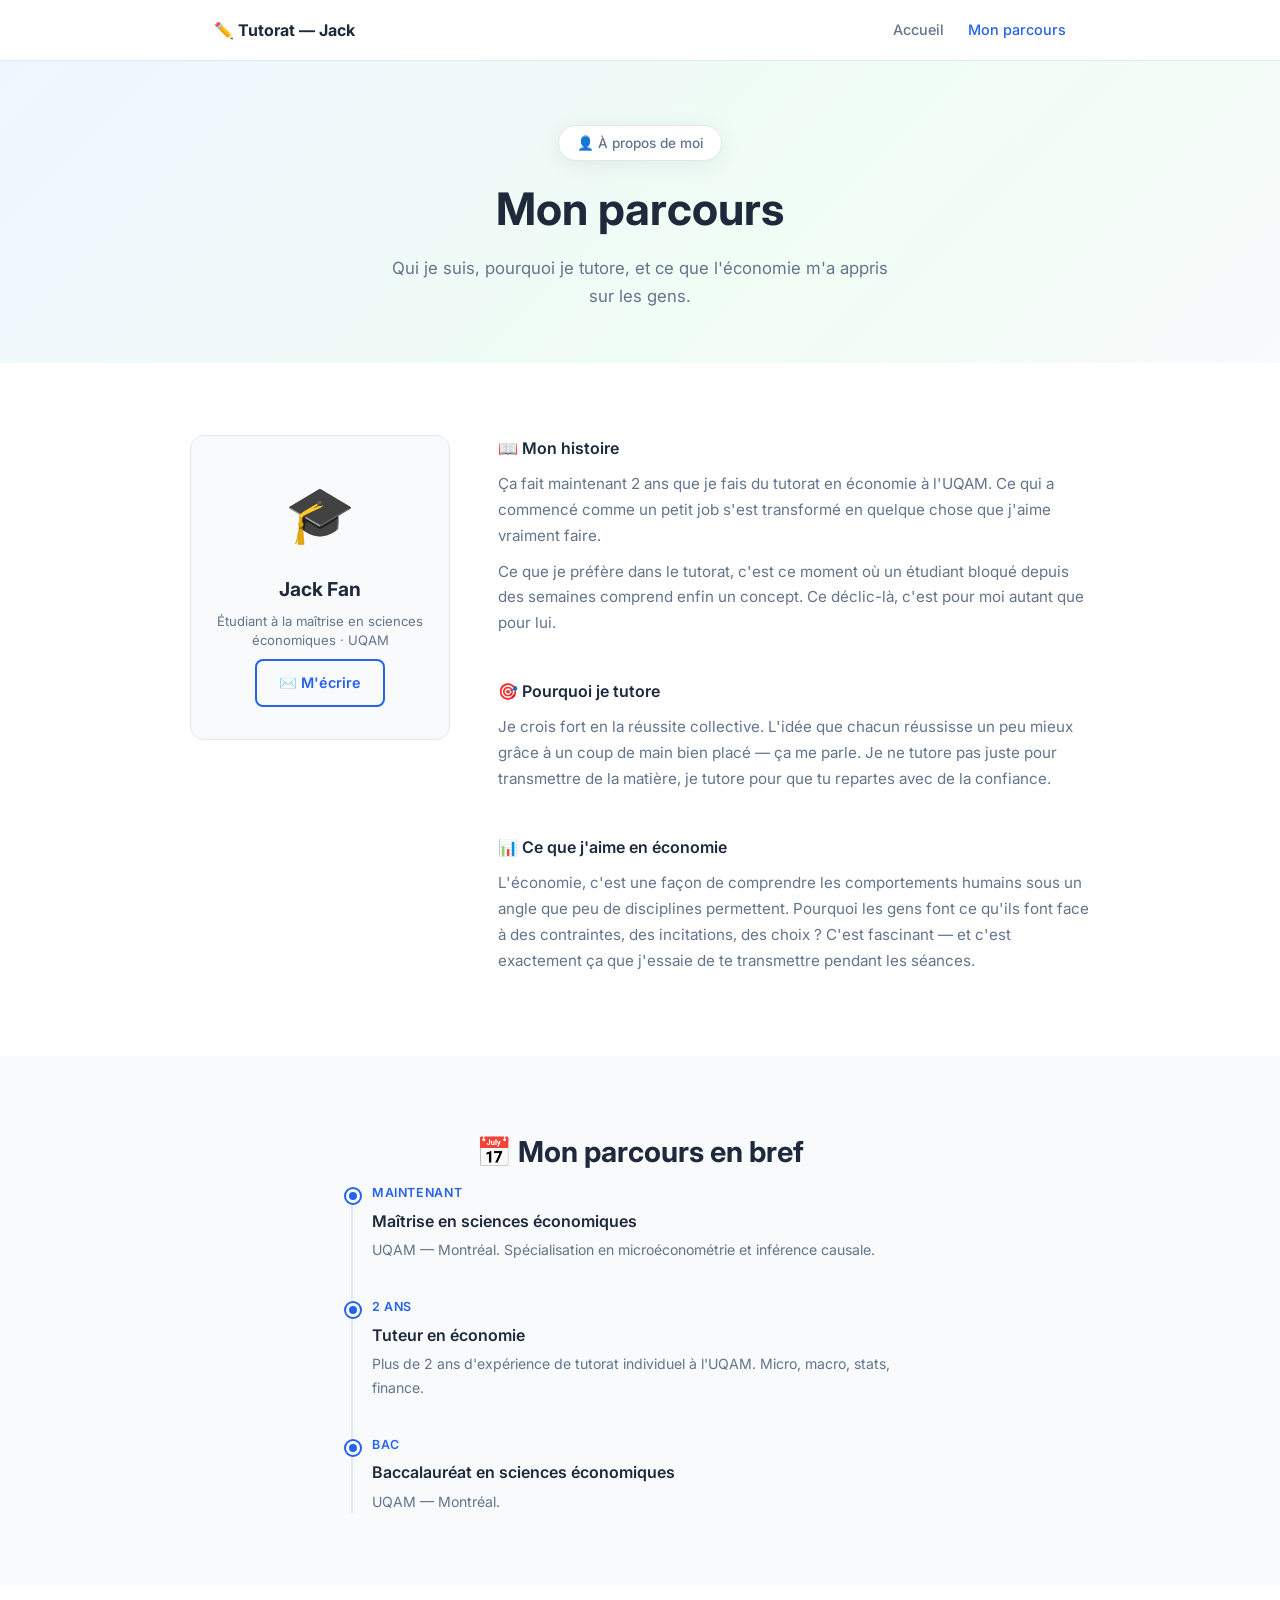
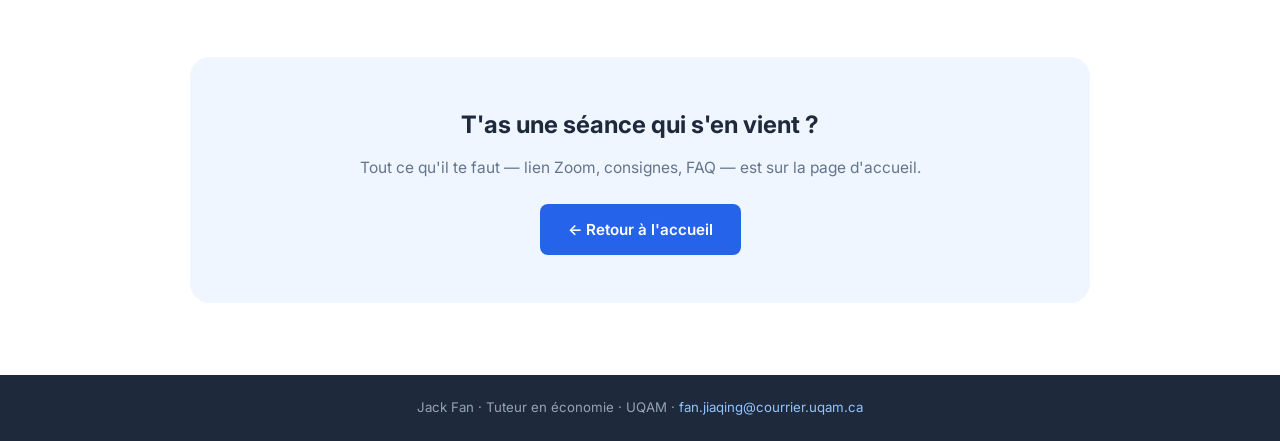
==== parcours.html @ 44a17d87 "Add files via upload" ====
<!DOCTYPE html>
<html lang="fr">
<head>
  <meta charset="UTF-8" />
  <meta name="viewport" content="width=device-width, initial-scale=1.0" />
  <title>Tutorat avec Jack — Mon parcours</title>
  <link rel="stylesheet" href="style.css" />
  <link href="https://fonts.googleapis.com/css2?family=Inter:wght@400;500;600;700&display=swap" rel="stylesheet" />
</head>
<body>

  <!-- NAVBAR -->
  <nav>
    <div class="nav-inner">
      <span class="nav-logo">✏️ Tutorat — Jack</span>
      <div class="nav-links">
        <a href="index.html">Accueil</a>
        <a href="parcours.html" class="active">Mon parcours</a>
      </div>
    </div>
  </nav>

  <!-- HERO PARCOURS -->
  <section class="hero hero-small">
    <div class="hero-inner">
      <div class="hero-badge">👤 À propos de moi</div>
      <h1>Mon parcours</h1>
      <p>Qui je suis, pourquoi je tutore, et ce que l'économie m'a appris sur les gens.</p>
    </div>
  </section>

  <!-- BIO -->
  <section class="section">
    <div class="container">
      <div class="bio-layout">

        <div class="bio-card">
          <div class="bio-avatar">🎓</div>
          <h2>Jack Fan</h2>
          <p class="bio-title">Étudiant à la maîtrise en sciences économiques · UQAM</p>
          <a href="mailto:fan.jiaqing@courrier.uqam.ca" class="btn-outline">✉️ M'écrire</a>
        </div>

        <div class="bio-content">
          <div class="bio-block">
            <h3>📖 Mon histoire</h3>
            <p>Ça fait maintenant 2 ans que je fais du tutorat en économie à l'UQAM. Ce qui a commencé comme un petit job s'est transformé en quelque chose que j'aime vraiment faire.</p>
            <p>Ce que je préfère dans le tutorat, c'est ce moment où un étudiant bloqué depuis des semaines comprend enfin un concept. Ce déclic-là, c'est pour moi autant que pour lui.</p>
          </div>

          <div class="bio-block">
            <h3>🎯 Pourquoi je tutore</h3>
            <p>Je crois fort en la réussite collective. L'idée que chacun réussisse un peu mieux grâce à un coup de main bien placé — ça me parle. Je ne tutore pas juste pour transmettre de la matière, je tutore pour que tu repartes avec de la confiance.</p>
          </div>

          <div class="bio-block">
            <h3>📊 Ce que j'aime en économie</h3>
            <p>L'économie, c'est une façon de comprendre les comportements humains sous un angle que peu de disciplines permettent. Pourquoi les gens font ce qu'ils font face à des contraintes, des incitations, des choix ? C'est fascinant — et c'est exactement ça que j'essaie de te transmettre pendant les séances.</p>
          </div>
        </div>

      </div>
    </div>
  </section>

  <!-- TIMELINE -->
  <section class="section section-alt">
    <div class="container">
      <h2 class="section-title">📅 Mon parcours en bref</h2>
      <div class="timeline">
        <div class="timeline-item">
          <div class="timeline-dot"></div>
          <div class="timeline-content">
            <div class="timeline-year">Maintenant</div>
            <h3>Maîtrise en sciences économiques</h3>
            <p>UQAM — Montréal. Spécialisation en microéconométrie et inférence causale.</p>
          </div>
        </div>
        <div class="timeline-item">
          <div class="timeline-dot"></div>
          <div class="timeline-content">
            <div class="timeline-year">2 ans</div>
            <h3>Tuteur en économie</h3>
            <p>Plus de 2 ans d'expérience de tutorat individuel à l'UQAM. Micro, macro, stats, finance.</p>
          </div>
        </div>
        <div class="timeline-item">
          <div class="timeline-dot"></div>
          <div class="timeline-content">
            <div class="timeline-year">Bac</div>
            <h3>Baccalauréat en sciences économiques</h3>
            <p>UQAM — Montréal.</p>
          </div>
        </div>
      </div>
    </div>
  </section>

  <!-- CTA -->
  <section class="section">
    <div class="container cta-box">
      <h2>T'as une séance qui s'en vient ?</h2>
      <p>Tout ce qu'il te faut — lien Zoom, consignes, FAQ — est sur la page d'accueil.</p>
      <a href="index.html" class="btn-primary">← Retour à l'accueil</a>
    </div>
  </section>

  <!-- FOOTER -->
  <footer>
    <p>Jack Fan · Tuteur en économie · UQAM · <a href="mailto:fan.jiaqing@courrier.uqam.ca">fan.jiaqing@courrier.uqam.ca</a></p>
  </footer>

</body>
</html>
---- style.css ----
/* ===== RESET & BASE ===== */
*, *::before, *::after { box-sizing: border-box; margin: 0; padding: 0; }

:root {
  --blue: #2563eb;
  --blue-dark: #1d4ed8;
  --blue-light: #eff6ff;
  --green: #10b981;
  --text: #1e293b;
  --text-light: #64748b;
  --border: #e2e8f0;
  --bg: #ffffff;
  --bg-alt: #f8fafc;
  --radius: 14px;
  --shadow: 0 4px 24px rgba(0,0,0,0.07);
}

html { scroll-behavior: smooth; }

body {
  font-family: 'Inter', sans-serif;
  color: var(--text);
  background: var(--bg);
  line-height: 1.65;
}

a { text-decoration: none; color: var(--blue); }
a:hover { text-decoration: underline; }

/* ===== NAVBAR ===== */
nav {
  position: sticky;
  top: 0;
  z-index: 100;
  background: rgba(255,255,255,0.93);
  backdrop-filter: blur(12px);
  border-bottom: 1px solid var(--border);
}

.nav-inner {
  max-width: 900px;
  margin: 0 auto;
  padding: 0 24px;
  height: 60px;
  display: flex;
  align-items: center;
  justify-content: space-between;
}

.nav-logo {
  font-weight: 700;
  font-size: 1rem;
  color: var(--text);
}

.nav-links {
  display: flex;
  align-items: center;
  gap: 24px;
}

.nav-links a {
  font-size: 0.9rem;
  font-weight: 500;
  color: var(--text-light);
  transition: color 0.2s;
  text-decoration: none;
}

.nav-links a:hover,
.nav-links a.active {
  color: var(--blue);
}

/* ===== BUTTONS ===== */
.btn-primary {
  display: inline-block;
  background: var(--blue);
  color: white !important;
  padding: 13px 28px;
  border-radius: 8px;
  font-weight: 600;
  font-size: 0.95rem;
  transition: background 0.2s, transform 0.1s;
  text-decoration: none;
}

.btn-primary:hover {
  background: var(--blue-dark);
  transform: translateY(-1px);
  text-decoration: none;
}

.btn-outline {
  display: inline-block;
  border: 2px solid var(--blue);
  color: var(--blue) !important;
  padding: 10px 22px;
  border-radius: 8px;
  font-weight: 600;
  font-size: 0.9rem;
  transition: background 0.2s, color 0.2s;
  text-decoration: none;
  margin-top: 8px;
}

.btn-outline:hover {
  background: var(--blue);
  color: white !important;
  text-decoration: none;
}

/* ===== HERO ===== */
.hero {
  background: linear-gradient(135deg, #eff6ff 0%, #f0fdf4 60%, #f8fafc 100%);
  padding: 90px 24px 72px;
  text-align: center;
}

.hero-small {
  padding: 64px 24px 52px;
}

.hero-inner {
  max-width: 680px;
  margin: 0 auto;
}

.hero-badge {
  display: inline-block;
  background: white;
  border: 1px solid var(--border);
  border-radius: 999px;
  padding: 6px 18px;
  font-size: 0.85rem;
  font-weight: 500;
  color: var(--text-light);
  margin-bottom: 22px;
  box-shadow: var(--shadow);
}

.hero h1 {
  font-size: clamp(1.9rem, 5vw, 2.8rem);
  font-weight: 700;
  line-height: 1.2;
  margin-bottom: 18px;
}

.hero h1 span { color: var(--blue); }

.hero p {
  font-size: 1.05rem;
  color: var(--text-light);
  max-width: 520px;
  margin: 0 auto;
}

/* ===== SECTIONS ===== */
.section { padding: 72px 24px; }
.section-alt { background: var(--bg-alt); }

.container {
  max-width: 900px;
  margin: 0 auto;
}

.section-title {
  font-size: clamp(1.3rem, 3vw, 1.8rem);
  font-weight: 700;
  text-align: center;
  margin-bottom: 8px;
}

.section-sub {
  text-align: center;
  color: var(--text-light);
  margin-bottom: 44px;
  font-size: 0.97rem;
}

/* ===== ZOOM CARD ===== */
.zoom-card {
  background: linear-gradient(135deg, #1d4ed8, #2563eb);
  border-radius: 20px;
  padding: 48px 40px;
  text-align: center;
  color: white;
  box-shadow: 0 12px 48px rgba(37, 99, 235, 0.3);
}

.zoom-icon { font-size: 3rem; margin-bottom: 16px; }

.zoom-card h2 {
  font-size: 1.6rem;
  font-weight: 700;
  margin-bottom: 10px;
  color: white;
}

.zoom-card p {
  opacity: 0.85;
  margin-bottom: 28px;
  font-size: 1rem;
}

.btn-zoom {
  display: inline-block;
  background: white;
  color: var(--blue) !important;
  padding: 14px 32px;
  border-radius: 10px;
  font-weight: 700;
  font-size: 1rem;
  transition: transform 0.2s, box-shadow 0.2s;
  text-decoration: none;
  margin-bottom: 24px;
}

.btn-zoom:hover {
  transform: translateY(-2px);
  box-shadow: 0 8px 24px rgba(0,0,0,0.15);
  text-decoration: none;
}

.zoom-id {
  display: flex;
  align-items: center;
  justify-content: center;
  gap: 10px;
  flex-wrap: wrap;
  font-size: 0.9rem;
  opacity: 0.9;
}

.zoom-id code {
  background: rgba(255,255,255,0.15);
  padding: 4px 12px;
  border-radius: 6px;
  font-size: 1rem;
  letter-spacing: 0.05em;
}

.copy-btn {
  background: rgba(255,255,255,0.2);
  color: white;
  border: none;
  padding: 5px 12px;
  border-radius: 6px;
  font-size: 0.82rem;
  cursor: pointer;
  transition: background 0.2s;
  font-family: inherit;
}

.copy-btn:hover { background: rgba(255,255,255,0.3); }

.copy-confirm {
  font-size: 0.82rem;
  color: #86efac;
  opacity: 0;
  transition: opacity 0.3s;
}

/* ===== STEPS ===== */
.steps {
  display: flex;
  flex-direction: column;
  gap: 0;
}

.step {
  display: flex;
  gap: 20px;
  padding: 28px 0;
  border-bottom: 1px solid var(--border);
  align-items: flex-start;
}

.step:last-child { border-bottom: none; }

.step-num {
  min-width: 40px;
  height: 40px;
  background: var(--blue);
  color: white;
  border-radius: 50%;
  display: flex;
  align-items: center;
  justify-content: center;
  font-weight: 700;
  font-size: 1rem;
  flex-shrink: 0;
  margin-top: 2px;
}

.step-content h3 {
  font-size: 1rem;
  font-weight: 600;
  margin-bottom: 6px;
}

.step-content p {
  font-size: 0.92rem;
  color: var(--text-light);
  line-height: 1.65;
}

.step-content a { color: var(--blue); }

/* ===== INFO CARDS ===== */
.cards-grid {
  display: grid;
  grid-template-columns: repeat(auto-fit, minmax(200px, 1fr));
  gap: 20px;
}

.info-card {
  background: var(--bg-alt);
  border: 1px solid var(--border);
  border-radius: var(--radius);
  padding: 28px 22px;
  transition: transform 0.2s, box-shadow 0.2s;
}

.info-card:hover {
  transform: translateY(-3px);
  box-shadow: var(--shadow);
}

.card-icon { font-size: 1.8rem; margin-bottom: 12px; }

.info-card h3 {
  font-size: 0.95rem;
  font-weight: 600;
  margin-bottom: 8px;
}

.info-card p {
  font-size: 0.88rem;
  color: var(--text-light);
  line-height: 1.6;
}

/* ===== FAQ ===== */
.faq-list {
  max-width: 700px;
  margin: 0 auto;
  display: flex;
  flex-direction: column;
  gap: 8px;
}

.faq-item {
  background: white;
  border: 1px solid var(--border);
  border-radius: var(--radius);
  overflow: hidden;
}

.faq-question {
  width: 100%;
  background: none;
  border: none;
  padding: 18px 22px;
  font-family: inherit;
  font-size: 0.95rem;
  font-weight: 600;
  color: var(--text);
  cursor: pointer;
  text-align: left;
  display: flex;
  justify-content: space-between;
  align-items: center;
  gap: 12px;
  transition: background 0.15s;
}

.faq-question:hover { background: var(--bg-alt); }

.faq-arrow {
  font-size: 0.75rem;
  color: var(--text-light);
  transition: transform 0.25s;
  flex-shrink: 0;
}

.faq-answer {
  max-height: 0;
  overflow: hidden;
  transition: max-height 0.3s ease, padding 0.3s;
}

.faq-answer p {
  padding: 0 22px 18px;
  font-size: 0.92rem;
  color: var(--text-light);
  line-height: 1.65;
}

.faq-item.open .faq-arrow { transform: rotate(180deg); }
.faq-item.open .faq-answer { max-height: 200px; }

/* ===== PARCOURS PAGE ===== */
.bio-layout {
  display: grid;
  grid-template-columns: 260px 1fr;
  gap: 48px;
  align-items: start;
}

.bio-card {
  background: var(--bg-alt);
  border: 1px solid var(--border);
  border-radius: var(--radius);
  padding: 32px 24px;
  text-align: center;
  position: sticky;
  top: 80px;
}

.bio-avatar {
  font-size: 3.5rem;
  margin-bottom: 14px;
}

.bio-card h2 {
  font-size: 1.2rem;
  font-weight: 700;
  margin-bottom: 6px;
}

.bio-title {
  font-size: 0.82rem;
  color: var(--text-light);
  line-height: 1.5;
}

.bio-content {
  display: flex;
  flex-direction: column;
  gap: 32px;
}

.bio-block h3 {
  font-size: 1rem;
  font-weight: 600;
  margin-bottom: 10px;
  color: var(--text);
}

.bio-block p {
  font-size: 0.95rem;
  color: var(--text-light);
  line-height: 1.7;
  margin-bottom: 10px;
}

/* ===== TIMELINE ===== */
.timeline {
  max-width: 600px;
  margin: 0 auto;
  position: relative;
  padding-left: 32px;
}

.timeline::before {
  content: '';
  position: absolute;
  left: 11px;
  top: 8px;
  bottom: 0;
  width: 2px;
  background: var(--border);
}

.timeline-item {
  position: relative;
  padding-bottom: 36px;
}

.timeline-item:last-child { padding-bottom: 0; }

.timeline-dot {
  position: absolute;
  left: -26px;
  top: 6px;
  width: 14px;
  height: 14px;
  background: var(--blue);
  border-radius: 50%;
  border: 3px solid white;
  box-shadow: 0 0 0 2px var(--blue);
}

.timeline-year {
  font-size: 0.78rem;
  font-weight: 600;
  color: var(--blue);
  text-transform: uppercase;
  letter-spacing: 0.05em;
  margin-bottom: 4px;
}

.timeline-content h3 {
  font-size: 1rem;
  font-weight: 600;
  margin-bottom: 4px;
}

.timeline-content p {
  font-size: 0.88rem;
  color: var(--text-light);
}

/* ===== CTA BOX ===== */
.cta-box {
  background: var(--blue-light);
  border-radius: 20px;
  padding: 48px 40px;
  text-align: center;
}

.cta-box h2 {
  font-size: 1.5rem;
  font-weight: 700;
  margin-bottom: 10px;
}

.cta-box p {
  color: var(--text-light);
  margin-bottom: 24px;
  font-size: 0.97rem;
}

/* ===== FOOTER ===== */
footer {
  background: var(--text);
  color: #94a3b8;
  text-align: center;
  padding: 22px;
  font-size: 0.83rem;
}

footer a { color: #93c5fd; }

/* ===== RESPONSIVE ===== */
@media (max-width: 680px) {
  .bio-layout {
    grid-template-columns: 1fr;
  }
  .bio-card { position: static; }
  .zoom-card { padding: 32px 22px; }
  .cta-box { padding: 32px 22px; }
  .hero { padding: 64px 20px 52px; }
}
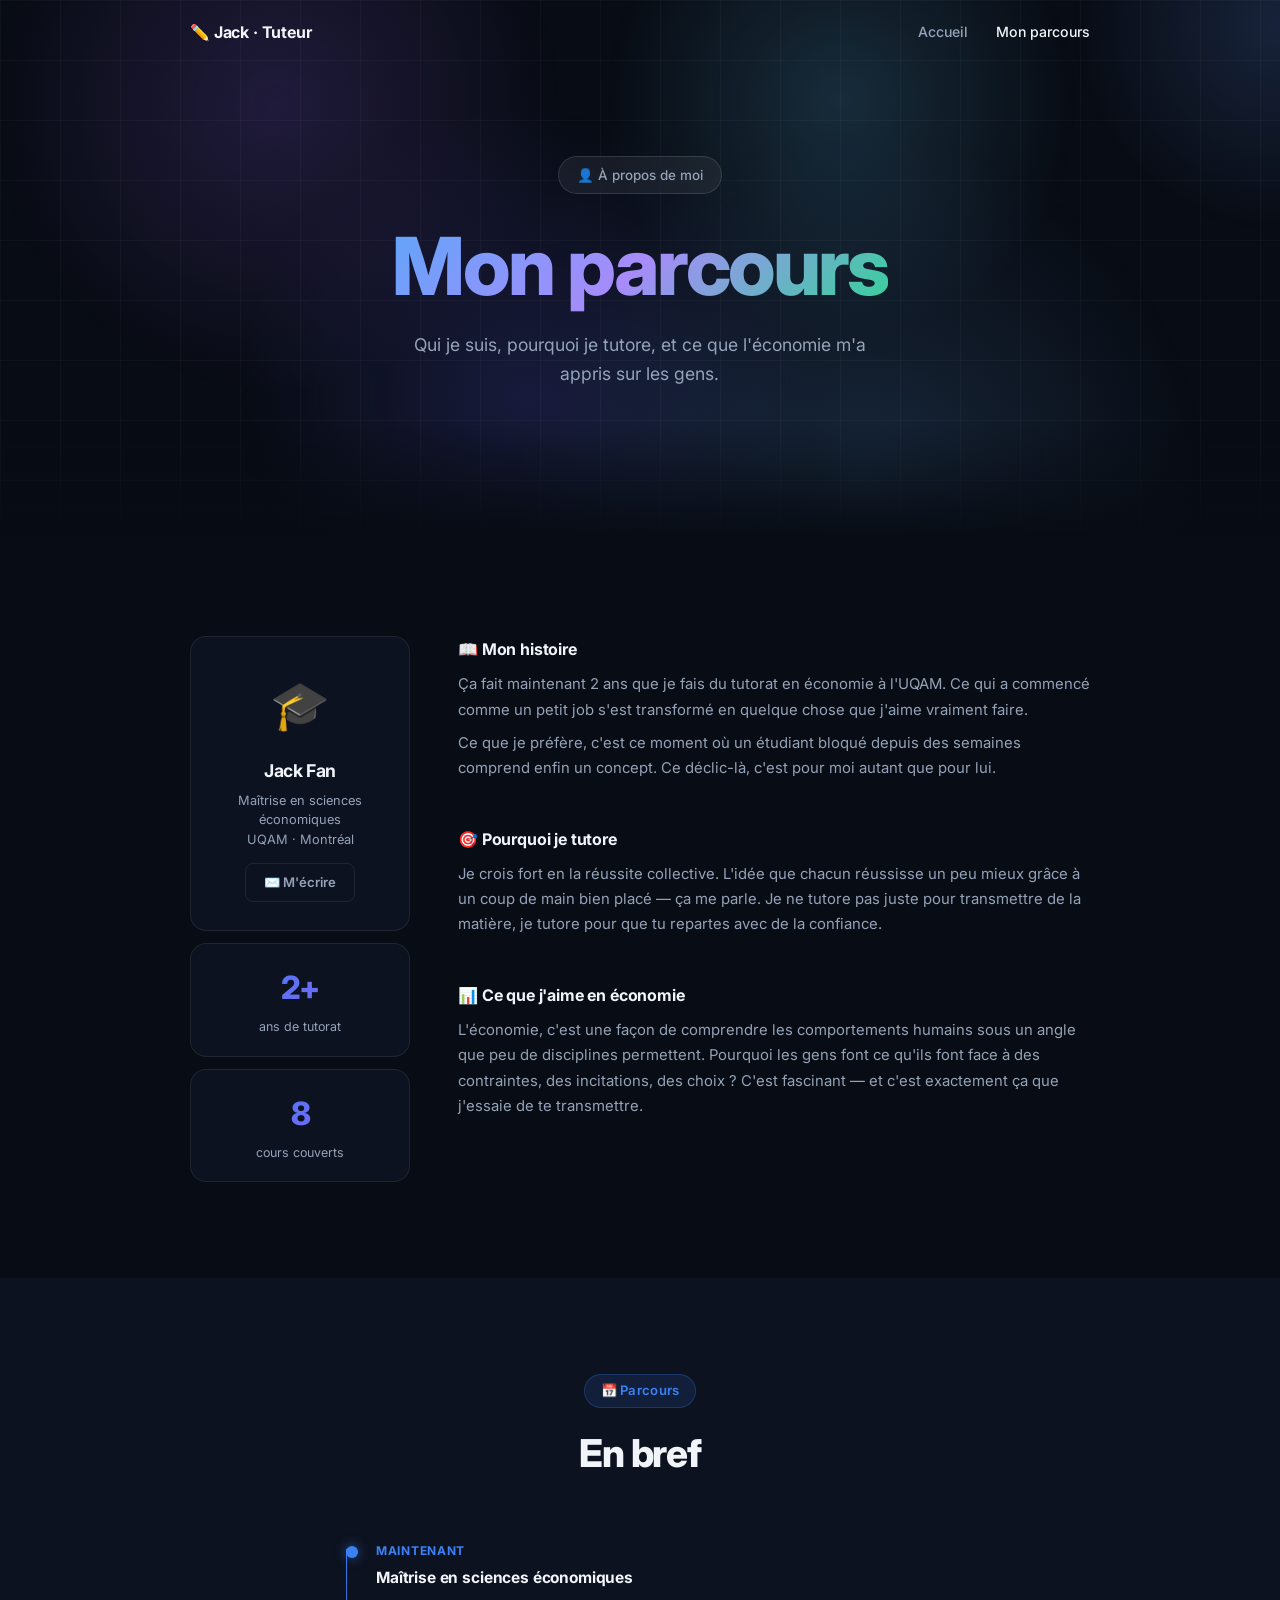
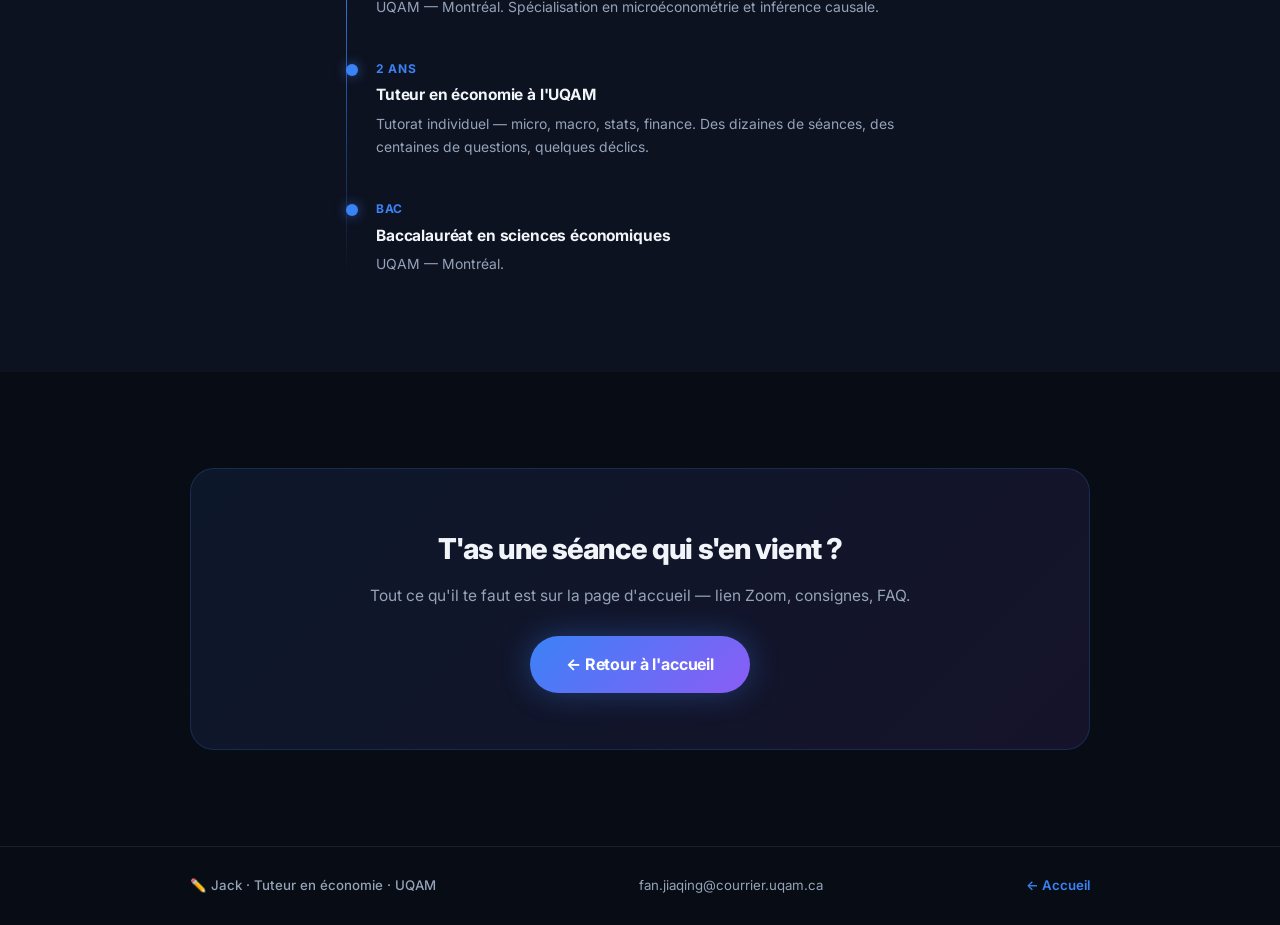
==== commit dab9e77b: "Add files via upload" ====
--- a/parcours.html
+++ b/parcours.html
@@ -5,14 +5,13 @@
   <meta name="viewport" content="width=device-width, initial-scale=1.0" />
   <title>Tutorat avec Jack — Mon parcours</title>
   <link rel="stylesheet" href="style.css" />
-  <link href="https://fonts.googleapis.com/css2?family=Inter:wght@400;500;600;700&display=swap" rel="stylesheet" />
+  <link href="https://fonts.googleapis.com/css2?family=Inter:wght@400;500;600;700;800&display=swap" rel="stylesheet" />
 </head>
 <body>
 
-  <!-- NAVBAR -->
-  <nav>
+  <nav id="navbar">
     <div class="nav-inner">
-      <span class="nav-logo">✏️ Tutorat — Jack</span>
+      <span class="nav-logo">✏️ Jack · Tuteur</span>
       <div class="nav-links">
         <a href="index.html">Accueil</a>
         <a href="parcours.html" class="active">Mon parcours</a>
@@ -20,74 +19,81 @@
     </div>
   </nav>
 
-  <!-- HERO PARCOURS -->
   <section class="hero hero-small">
+    <canvas id="bg-canvas"></canvas>
     <div class="hero-inner">
-      <div class="hero-badge">👤 À propos de moi</div>
-      <h1>Mon parcours</h1>
-      <p>Qui je suis, pourquoi je tutore, et ce que l'économie m'a appris sur les gens.</p>
+      <div class="hero-badge reveal">👤 À propos de moi</div>
+      <h1 class="reveal"><span class="gradient-text">Mon parcours</span></h1>
+      <p class="reveal">Qui je suis, pourquoi je tutore, et ce que l'économie m'a appris sur les gens.</p>
     </div>
   </section>
 
-  <!-- BIO -->
   <section class="section">
     <div class="container">
-      <div class="bio-layout">
-
-        <div class="bio-card">
-          <div class="bio-avatar">🎓</div>
-          <h2>Jack Fan</h2>
-          <p class="bio-title">Étudiant à la maîtrise en sciences économiques · UQAM</p>
-          <a href="mailto:fan.jiaqing@courrier.uqam.ca" class="btn-outline">✉️ M'écrire</a>
+      <div class="bio-grid reveal">
+        <div class="bio-sidebar">
+          <div class="bio-card">
+            <div class="bio-avatar">🎓</div>
+            <h2>Jack Fan</h2>
+            <p>Maîtrise en sciences économiques<br/>UQAM · Montréal</p>
+            <a href="mailto:fan.jiaqing@courrier.uqam.ca" class="btn-outline">✉️ M'écrire</a>
+          </div>
+          <div class="stat-card">
+            <div class="stat-num">2+</div>
+            <div class="stat-label">ans de tutorat</div>
+          </div>
+          <div class="stat-card">
+            <div class="stat-num">8</div>
+            <div class="stat-label">cours couverts</div>
+          </div>
         </div>
 
-        <div class="bio-content">
+        <div class="bio-main">
           <div class="bio-block">
             <h3>📖 Mon histoire</h3>
             <p>Ça fait maintenant 2 ans que je fais du tutorat en économie à l'UQAM. Ce qui a commencé comme un petit job s'est transformé en quelque chose que j'aime vraiment faire.</p>
-            <p>Ce que je préfère dans le tutorat, c'est ce moment où un étudiant bloqué depuis des semaines comprend enfin un concept. Ce déclic-là, c'est pour moi autant que pour lui.</p>
+            <p>Ce que je préfère, c'est ce moment où un étudiant bloqué depuis des semaines comprend enfin un concept. Ce déclic-là, c'est pour moi autant que pour lui.</p>
           </div>
-
           <div class="bio-block">
             <h3>🎯 Pourquoi je tutore</h3>
             <p>Je crois fort en la réussite collective. L'idée que chacun réussisse un peu mieux grâce à un coup de main bien placé — ça me parle. Je ne tutore pas juste pour transmettre de la matière, je tutore pour que tu repartes avec de la confiance.</p>
           </div>
-
           <div class="bio-block">
             <h3>📊 Ce que j'aime en économie</h3>
-            <p>L'économie, c'est une façon de comprendre les comportements humains sous un angle que peu de disciplines permettent. Pourquoi les gens font ce qu'ils font face à des contraintes, des incitations, des choix ? C'est fascinant — et c'est exactement ça que j'essaie de te transmettre pendant les séances.</p>
+            <p>L'économie, c'est une façon de comprendre les comportements humains sous un angle que peu de disciplines permettent. Pourquoi les gens font ce qu'ils font face à des contraintes, des incitations, des choix ? C'est fascinant — et c'est exactement ça que j'essaie de te transmettre.</p>
           </div>
         </div>
-
       </div>
     </div>
   </section>
 
-  <!-- TIMELINE -->
-  <section class="section section-alt">
+  <section class="section section-dark">
     <div class="container">
-      <h2 class="section-title">📅 Mon parcours en bref</h2>
-      <div class="timeline">
-        <div class="timeline-item">
-          <div class="timeline-dot"></div>
-          <div class="timeline-content">
-            <div class="timeline-year">Maintenant</div>
+      <div class="section-header reveal">
+        <div class="tag">📅 Parcours</div>
+        <h2>En bref</h2>
+      </div>
+      <div class="timeline reveal">
+        <div class="tl-item">
+          <div class="tl-dot"></div>
+          <div class="tl-content">
+            <div class="tl-year">Maintenant</div>
             <h3>Maîtrise en sciences économiques</h3>
             <p>UQAM — Montréal. Spécialisation en microéconométrie et inférence causale.</p>
           </div>
         </div>
-        <div class="timeline-item">
-          <div class="timeline-dot"></div>
-          <div class="timeline-content">
-            <div class="timeline-year">2 ans</div>
-            <h3>Tuteur en économie</h3>
-            <p>Plus de 2 ans d'expérience de tutorat individuel à l'UQAM. Micro, macro, stats, finance.</p>
+        <div class="tl-item">
+          <div class="tl-dot"></div>
+          <div class="tl-content">
+            <div class="tl-year">2 ans</div>
+            <h3>Tuteur en économie à l'UQAM</h3>
+            <p>Tutorat individuel — micro, macro, stats, finance. Des dizaines de séances, des centaines de questions, quelques déclics.</p>
           </div>
         </div>
-        <div class="timeline-item">
-          <div class="timeline-dot"></div>
-          <div class="timeline-content">
-            <div class="timeline-year">Bac</div>
+        <div class="tl-item">
+          <div class="tl-dot"></div>
+          <div class="tl-content">
+            <div class="tl-year">Bac</div>
             <h3>Baccalauréat en sciences économiques</h3>
             <p>UQAM — Montréal.</p>
           </div>
@@ -96,19 +102,68 @@
     </div>
   </section>
 
-  <!-- CTA -->
   <section class="section">
-    <div class="container cta-box">
-      <h2>T'as une séance qui s'en vient ?</h2>
-      <p>Tout ce qu'il te faut — lien Zoom, consignes, FAQ — est sur la page d'accueil.</p>
-      <a href="index.html" class="btn-primary">← Retour à l'accueil</a>
+    <div class="container">
+      <div class="cta-box reveal">
+        <h2>T'as une séance qui s'en vient ?</h2>
+        <p>Tout ce qu'il te faut est sur la page d'accueil — lien Zoom, consignes, FAQ.</p>
+        <a href="index.html" class="btn-hero" style="display:inline-block">← Retour à l'accueil</a>
+      </div>
     </div>
   </section>
 
-  <!-- FOOTER -->
   <footer>
-    <p>Jack Fan · Tuteur en économie · UQAM · <a href="mailto:fan.jiaqing@courrier.uqam.ca">fan.jiaqing@courrier.uqam.ca</a></p>
+    <div class="footer-inner">
+      <span class="footer-logo">✏️ Jack · Tuteur en économie · UQAM</span>
+      <a href="mailto:fan.jiaqing@courrier.uqam.ca" class="footer-email">fan.jiaqing@courrier.uqam.ca</a>
+      <a href="index.html" class="footer-link">← Accueil</a>
+    </div>
   </footer>
 
+  <script>
+    const canvas = document.getElementById('bg-canvas');
+    const ctx = canvas.getContext('2d');
+    let W, H, blobs;
+
+    function initCanvas() {
+      W = canvas.width = canvas.offsetWidth;
+      H = canvas.height = canvas.offsetHeight;
+      blobs = Array.from({length: 5}, (_, i) => ({
+        x: Math.random() * W, y: Math.random() * H,
+        r: 180 + Math.random() * 180,
+        dx: (Math.random() - 0.5) * 0.4, dy: (Math.random() - 0.5) * 0.4,
+        hue: [220, 260, 200, 240, 210][i],
+      }));
+    }
+
+    function drawCanvas() {
+      ctx.clearRect(0, 0, W, H);
+      blobs.forEach(b => {
+        b.x += b.dx; b.y += b.dy;
+        if (b.x < -b.r) b.x = W + b.r;
+        if (b.x > W + b.r) b.x = -b.r;
+        if (b.y < -b.r) b.y = H + b.r;
+        if (b.y > H + b.r) b.y = -b.r;
+        const g = ctx.createRadialGradient(b.x, b.y, 0, b.x, b.y, b.r);
+        g.addColorStop(0, `hsla(${b.hue}, 80%, 65%, 0.18)`);
+        g.addColorStop(1, `hsla(${b.hue}, 80%, 65%, 0)`);
+        ctx.fillStyle = g;
+        ctx.beginPath(); ctx.arc(b.x, b.y, b.r, 0, Math.PI * 2); ctx.fill();
+      });
+      requestAnimationFrame(drawCanvas);
+    }
+
+    initCanvas(); drawCanvas();
+    window.addEventListener('resize', initCanvas);
+
+    window.addEventListener('scroll', () => {
+      document.getElementById('navbar').classList.toggle('scrolled', window.scrollY > 40);
+    });
+
+    const observer = new IntersectionObserver((entries) => {
+      entries.forEach(e => { if (e.isIntersecting) e.target.classList.add('visible'); });
+    }, { threshold: 0.1 });
+    document.querySelectorAll('.reveal').forEach(el => observer.observe(el));
+  </script>
 </body>
 </html>
--- a/style.css
+++ b/style.css
@@ -1,47 +1,55 @@
-/* ===== RESET & BASE ===== */
+/* ===== RESET ===== */
 *, *::before, *::after { box-sizing: border-box; margin: 0; padding: 0; }
 
 :root {
-  --blue: #2563eb;
-  --blue-dark: #1d4ed8;
-  --blue-light: #eff6ff;
+  --blue: #3b82f6;
+  --blue-dark: #2563eb;
+  --purple: #8b5cf6;
   --green: #10b981;
-  --text: #1e293b;
-  --text-light: #64748b;
-  --border: #e2e8f0;
-  --bg: #ffffff;
-  --bg-alt: #f8fafc;
-  --radius: 14px;
-  --shadow: 0 4px 24px rgba(0,0,0,0.07);
+  --orange: #f59e0b;
+  --text: #f1f5f9;
+  --text-dim: #94a3b8;
+  --bg: #080c14;
+  --bg2: #0d1220;
+  --bg3: #111827;
+  --border: rgba(255,255,255,0.08);
+  --radius: 16px;
+  --glow-blue: 0 0 40px rgba(59,130,246,0.25);
 }
 
 html { scroll-behavior: smooth; }
 
 body {
   font-family: 'Inter', sans-serif;
+  background: var(--bg);
   color: var(--text);
-  background: var(--bg);
   line-height: 1.65;
+  overflow-x: hidden;
 }
 
 a { text-decoration: none; color: var(--blue); }
-a:hover { text-decoration: underline; }
+a:hover { opacity: 0.8; }
 
 /* ===== NAVBAR ===== */
 nav {
-  position: sticky;
-  top: 0;
-  z-index: 100;
-  background: rgba(255,255,255,0.93);
-  backdrop-filter: blur(12px);
-  border-bottom: 1px solid var(--border);
+  position: fixed;
+  top: 0; left: 0; right: 0;
+  z-index: 200;
+  padding: 0 24px;
+  transition: background 0.3s, border-color 0.3s;
+  border-bottom: 1px solid transparent;
+}
+
+nav.scrolled {
+  background: rgba(8,12,20,0.85);
+  backdrop-filter: blur(20px);
+  border-color: var(--border);
 }
 
 .nav-inner {
   max-width: 900px;
   margin: 0 auto;
-  padding: 0 24px;
-  height: 60px;
+  height: 64px;
   display: flex;
   align-items: center;
   justify-content: space-between;
@@ -51,295 +59,407 @@
   font-weight: 700;
   font-size: 1rem;
   color: var(--text);
-}
-
-.nav-links {
-  display: flex;
-  align-items: center;
-  gap: 24px;
-}
+  letter-spacing: -0.01em;
+}
+
+.nav-links { display: flex; align-items: center; gap: 28px; }
 
 .nav-links a {
-  font-size: 0.9rem;
+  font-size: 0.88rem;
   font-weight: 500;
-  color: var(--text-light);
+  color: var(--text-dim);
   transition: color 0.2s;
-  text-decoration: none;
 }
 
 .nav-links a:hover,
-.nav-links a.active {
-  color: var(--blue);
-}
-
-/* ===== BUTTONS ===== */
-.btn-primary {
-  display: inline-block;
-  background: var(--blue);
-  color: white !important;
-  padding: 13px 28px;
-  border-radius: 8px;
-  font-weight: 600;
-  font-size: 0.95rem;
-  transition: background 0.2s, transform 0.1s;
-  text-decoration: none;
-}
-
-.btn-primary:hover {
-  background: var(--blue-dark);
-  transform: translateY(-1px);
-  text-decoration: none;
-}
-
-.btn-outline {
-  display: inline-block;
-  border: 2px solid var(--blue);
-  color: var(--blue) !important;
-  padding: 10px 22px;
-  border-radius: 8px;
-  font-weight: 600;
-  font-size: 0.9rem;
-  transition: background 0.2s, color 0.2s;
-  text-decoration: none;
-  margin-top: 8px;
-}
-
-.btn-outline:hover {
-  background: var(--blue);
-  color: white !important;
-  text-decoration: none;
-}
+.nav-links a.active { color: var(--text); opacity: 1; }
 
 /* ===== HERO ===== */
 .hero {
-  background: linear-gradient(135deg, #eff6ff 0%, #f0fdf4 60%, #f8fafc 100%);
-  padding: 90px 24px 72px;
+  position: relative;
+  min-height: 100vh;
+  display: flex;
+  flex-direction: column;
+  align-items: center;
+  justify-content: center;
   text-align: center;
-}
-
-.hero-small {
-  padding: 64px 24px 52px;
+  overflow: hidden;
+  padding: 120px 24px 80px;
+}
+
+.hero-small { min-height: 60vh; }
+
+#bg-canvas {
+  position: absolute;
+  inset: 0;
+  width: 100%;
+  height: 100%;
+  z-index: 0;
+}
+
+/* Dark grid overlay */
+.hero::before {
+  content: '';
+  position: absolute;
+  inset: 0;
+  background-image:
+    linear-gradient(rgba(255,255,255,0.03) 1px, transparent 1px),
+    linear-gradient(90deg, rgba(255,255,255,0.03) 1px, transparent 1px);
+  background-size: 60px 60px;
+  z-index: 1;
+}
+
+/* bottom fade */
+.hero::after {
+  content: '';
+  position: absolute;
+  bottom: 0; left: 0; right: 0;
+  height: 120px;
+  background: linear-gradient(to bottom, transparent, var(--bg));
+  z-index: 2;
 }
 
 .hero-inner {
+  position: relative;
+  z-index: 3;
   max-width: 680px;
-  margin: 0 auto;
 }
 
 .hero-badge {
   display: inline-block;
-  background: white;
-  border: 1px solid var(--border);
+  background: rgba(255,255,255,0.06);
+  border: 1px solid rgba(255,255,255,0.12);
   border-radius: 999px;
-  padding: 6px 18px;
-  font-size: 0.85rem;
+  padding: 7px 18px;
+  font-size: 0.84rem;
   font-weight: 500;
-  color: var(--text-light);
-  margin-bottom: 22px;
-  box-shadow: var(--shadow);
+  color: var(--text-dim);
+  margin-bottom: 28px;
+  backdrop-filter: blur(8px);
 }
 
 .hero h1 {
-  font-size: clamp(1.9rem, 5vw, 2.8rem);
-  font-weight: 700;
-  line-height: 1.2;
-  margin-bottom: 18px;
-}
-
-.hero h1 span { color: var(--blue); }
+  font-size: clamp(2.8rem, 8vw, 5rem);
+  font-weight: 800;
+  line-height: 1.1;
+  letter-spacing: -0.03em;
+  margin-bottom: 20px;
+}
+
+.gradient-text {
+  background: linear-gradient(135deg, #60a5fa, #a78bfa, #34d399);
+  -webkit-background-clip: text;
+  -webkit-text-fill-color: transparent;
+  background-clip: text;
+}
 
 .hero p {
-  font-size: 1.05rem;
-  color: var(--text-light);
-  max-width: 520px;
+  font-size: 1.1rem;
+  color: var(--text-dim);
+  max-width: 480px;
+  margin: 0 auto 36px;
+}
+
+.btn-hero {
+  display: inline-block;
+  background: linear-gradient(135deg, var(--blue), var(--purple));
+  color: white !important;
+  padding: 15px 36px;
+  border-radius: 999px;
+  font-weight: 700;
+  font-size: 1rem;
+  letter-spacing: -0.01em;
+  transition: transform 0.2s, box-shadow 0.2s;
+  box-shadow: 0 0 30px rgba(59,130,246,0.35);
+}
+
+.btn-hero:hover {
+  transform: translateY(-2px) scale(1.03);
+  box-shadow: 0 0 50px rgba(59,130,246,0.5);
+  opacity: 1;
+}
+
+.scroll-hint {
+  position: absolute;
+  bottom: 32px;
+  left: 50%;
+  transform: translateX(-50%);
+  z-index: 3;
+}
+
+.scroll-line {
+  width: 1px;
+  height: 48px;
+  background: linear-gradient(to bottom, rgba(255,255,255,0.3), transparent);
   margin: 0 auto;
+  animation: scrollPulse 2s ease-in-out infinite;
+}
+
+@keyframes scrollPulse {
+  0%, 100% { opacity: 0.3; transform: scaleY(1); }
+  50% { opacity: 1; transform: scaleY(1.15); }
+}
+
+/* ===== REVEAL ===== */
+.reveal {
+  opacity: 0;
+  transform: translateY(28px);
+  transition: opacity 0.6s ease, transform 0.6s ease;
+}
+.reveal.visible {
+  opacity: 1;
+  transform: none;
 }
 
 /* ===== SECTIONS ===== */
-.section { padding: 72px 24px; }
-.section-alt { background: var(--bg-alt); }
-
-.container {
-  max-width: 900px;
-  margin: 0 auto;
-}
-
-.section-title {
-  font-size: clamp(1.3rem, 3vw, 1.8rem);
-  font-weight: 700;
+.section { padding: 96px 24px; }
+.section-dark { background: var(--bg2); }
+
+.container { max-width: 900px; margin: 0 auto; }
+
+.section-header {
   text-align: center;
-  margin-bottom: 8px;
-}
-
-.section-sub {
-  text-align: center;
-  color: var(--text-light);
-  margin-bottom: 44px;
+  margin-bottom: 56px;
+}
+
+.tag {
+  display: inline-block;
+  background: rgba(59,130,246,0.12);
+  border: 1px solid rgba(59,130,246,0.25);
+  color: var(--blue);
+  border-radius: 999px;
+  padding: 5px 16px;
+  font-size: 0.82rem;
+  font-weight: 600;
+  margin-bottom: 14px;
+  letter-spacing: 0.02em;
+}
+
+.section-header h2 {
+  font-size: clamp(1.6rem, 4vw, 2.4rem);
+  font-weight: 800;
+  letter-spacing: -0.03em;
+  margin-bottom: 10px;
+}
+
+.section-header p {
+  color: var(--text-dim);
   font-size: 0.97rem;
 }
 
 /* ===== ZOOM CARD ===== */
 .zoom-card {
-  background: linear-gradient(135deg, #1d4ed8, #2563eb);
-  border-radius: 20px;
-  padding: 48px 40px;
+  position: relative;
+  background: var(--bg2);
+  border: 1px solid var(--border);
+  border-radius: 24px;
+  padding: 52px 48px;
   text-align: center;
-  color: white;
-  box-shadow: 0 12px 48px rgba(37, 99, 235, 0.3);
-}
-
-.zoom-icon { font-size: 3rem; margin-bottom: 16px; }
+  overflow: hidden;
+  max-width: 580px;
+  margin: 0 auto;
+}
+
+.zoom-glow {
+  position: absolute;
+  top: -60px; left: 50%;
+  transform: translateX(-50%);
+  width: 300px; height: 200px;
+  background: radial-gradient(ellipse, rgba(59,130,246,0.2) 0%, transparent 70%);
+  pointer-events: none;
+}
+
+.zoom-top { margin-bottom: 32px; }
+
+.zoom-pulse {
+  display: inline-flex;
+  align-items: center;
+  gap: 8px;
+  background: rgba(16,185,129,0.1);
+  border: 1px solid rgba(16,185,129,0.25);
+  border-radius: 999px;
+  padding: 5px 14px;
+  font-size: 0.82rem;
+  color: var(--green);
+  font-weight: 600;
+  margin-bottom: 20px;
+}
+
+.zoom-dot {
+  width: 7px; height: 7px;
+  background: var(--green);
+  border-radius: 50%;
+  animation: pulse 1.8s ease-in-out infinite;
+}
+
+@keyframes pulse {
+  0%, 100% { opacity: 1; transform: scale(1); }
+  50% { opacity: 0.4; transform: scale(0.7); }
+}
+
+.zoom-label { font-size: 0.82rem; }
 
 .zoom-card h2 {
-  font-size: 1.6rem;
-  font-weight: 700;
+  font-size: 1.8rem;
+  font-weight: 800;
+  letter-spacing: -0.03em;
   margin-bottom: 10px;
-  color: white;
-}
-
-.zoom-card p {
-  opacity: 0.85;
-  margin-bottom: 28px;
-  font-size: 1rem;
-}
+}
+
+.zoom-card p { color: var(--text-dim); font-size: 0.97rem; }
 
 .btn-zoom {
-  display: inline-block;
-  background: white;
-  color: var(--blue) !important;
-  padding: 14px 32px;
-  border-radius: 10px;
+  display: inline-flex;
+  align-items: center;
+  gap: 10px;
+  background: linear-gradient(135deg, var(--blue), var(--purple));
+  color: white !important;
+  padding: 16px 36px;
+  border-radius: 999px;
   font-weight: 700;
   font-size: 1rem;
   transition: transform 0.2s, box-shadow 0.2s;
-  text-decoration: none;
+  box-shadow: 0 0 30px rgba(59,130,246,0.3);
   margin-bottom: 24px;
 }
 
 .btn-zoom:hover {
-  transform: translateY(-2px);
-  box-shadow: 0 8px 24px rgba(0,0,0,0.15);
-  text-decoration: none;
-}
-
-.zoom-id {
-  display: flex;
+  transform: translateY(-2px) scale(1.02);
+  box-shadow: 0 0 50px rgba(59,130,246,0.5);
+  opacity: 1;
+}
+
+.btn-zoom-icon { font-size: 1.1rem; }
+.btn-zoom-arrow { transition: transform 0.2s; }
+.btn-zoom:hover .btn-zoom-arrow { transform: translateX(4px); }
+
+.zoom-id-row {
+  display: inline-flex;
   align-items: center;
-  justify-content: center;
   gap: 10px;
-  flex-wrap: wrap;
-  font-size: 0.9rem;
-  opacity: 0.9;
-}
-
-.zoom-id code {
-  background: rgba(255,255,255,0.15);
+  background: rgba(255,255,255,0.05);
+  border: 1px solid var(--border);
+  border-radius: 10px;
+  padding: 10px 18px;
+  font-size: 0.88rem;
+  color: var(--text-dim);
+}
+
+.zoom-id-label { font-size: 0.8rem; color: var(--text-dim); }
+
+.zoom-id-row code {
+  font-family: 'Courier New', monospace;
+  color: var(--text);
+  font-size: 0.95rem;
+  letter-spacing: 0.05em;
+}
+
+.copy-btn {
+  background: rgba(59,130,246,0.15);
+  border: 1px solid rgba(59,130,246,0.3);
+  color: var(--blue);
+  border-radius: 6px;
   padding: 4px 12px;
-  border-radius: 6px;
-  font-size: 1rem;
-  letter-spacing: 0.05em;
-}
-
-.copy-btn {
-  background: rgba(255,255,255,0.2);
-  color: white;
-  border: none;
-  padding: 5px 12px;
-  border-radius: 6px;
-  font-size: 0.82rem;
+  font-size: 0.8rem;
+  font-family: inherit;
+  font-weight: 600;
   cursor: pointer;
   transition: background 0.2s;
-  font-family: inherit;
-}
-
-.copy-btn:hover { background: rgba(255,255,255,0.3); }
-
-.copy-confirm {
-  font-size: 0.82rem;
-  color: #86efac;
-  opacity: 0;
-  transition: opacity 0.3s;
-}
+}
+
+.copy-btn:hover { background: rgba(59,130,246,0.25); }
 
 /* ===== STEPS ===== */
 .steps {
   display: flex;
   flex-direction: column;
   gap: 0;
+  max-width: 700px;
+  margin: 0 auto;
 }
 
 .step {
   display: flex;
-  gap: 20px;
+  gap: 24px;
+  align-items: flex-start;
   padding: 28px 0;
   border-bottom: 1px solid var(--border);
-  align-items: flex-start;
+  transition: background 0.2s;
 }
 
 .step:last-child { border-bottom: none; }
 
 .step-num {
-  min-width: 40px;
-  height: 40px;
-  background: var(--blue);
-  color: white;
-  border-radius: 50%;
-  display: flex;
-  align-items: center;
-  justify-content: center;
-  font-weight: 700;
+  font-size: 2rem;
+  font-weight: 800;
+  background: linear-gradient(135deg, var(--blue), var(--purple));
+  -webkit-background-clip: text;
+  -webkit-text-fill-color: transparent;
+  background-clip: text;
+  min-width: 48px;
+  line-height: 1;
+  margin-top: 4px;
+  letter-spacing: -0.03em;
+}
+
+.step-body h3 {
   font-size: 1rem;
-  flex-shrink: 0;
-  margin-top: 2px;
-}
-
-.step-content h3 {
-  font-size: 1rem;
-  font-weight: 600;
+  font-weight: 700;
   margin-bottom: 6px;
-}
-
-.step-content p {
-  font-size: 0.92rem;
-  color: var(--text-light);
-  line-height: 1.65;
-}
-
-.step-content a { color: var(--blue); }
-
-/* ===== INFO CARDS ===== */
+  letter-spacing: -0.01em;
+}
+
+.step-body p { font-size: 0.9rem; color: var(--text-dim); line-height: 1.65; }
+.step-body a { color: var(--blue); }
+
+/* ===== CARDS ===== */
 .cards-grid {
   display: grid;
   grid-template-columns: repeat(auto-fit, minmax(200px, 1fr));
-  gap: 20px;
-}
-
-.info-card {
-  background: var(--bg-alt);
+  gap: 16px;
+}
+
+.card {
+  position: relative;
+  background: var(--bg2);
   border: 1px solid var(--border);
   border-radius: var(--radius);
   padding: 28px 22px;
-  transition: transform 0.2s, box-shadow 0.2s;
-}
-
-.info-card:hover {
-  transform: translateY(-3px);
-  box-shadow: var(--shadow);
-}
-
-.card-icon { font-size: 1.8rem; margin-bottom: 12px; }
-
-.info-card h3 {
+  overflow: hidden;
+  transition: transform 0.25s, border-color 0.25s;
+}
+
+.card:hover {
+  transform: translateY(-4px);
+  border-color: rgba(255,255,255,0.15);
+}
+
+.card-glow {
+  position: absolute;
+  top: -40px; left: -40px;
+  width: 140px; height: 140px;
+  border-radius: 50%;
+  filter: blur(40px);
+  opacity: 0;
+  transition: opacity 0.3s;
+}
+
+.card:hover .card-glow { opacity: 1; }
+.card-glow-blue { background: rgba(59,130,246,0.4); }
+.card-glow-purple { background: rgba(139,92,246,0.4); }
+.card-glow-green { background: rgba(16,185,129,0.4); }
+.card-glow-orange { background: rgba(245,158,11,0.4); }
+
+.card-icon { font-size: 1.8rem; margin-bottom: 14px; }
+
+.card h3 {
   font-size: 0.95rem;
-  font-weight: 600;
+  font-weight: 700;
   margin-bottom: 8px;
-}
-
-.info-card p {
-  font-size: 0.88rem;
-  color: var(--text-light);
-  line-height: 1.6;
-}
+  letter-spacing: -0.01em;
+}
+
+.card p { font-size: 0.87rem; color: var(--text-dim); line-height: 1.6; }
 
 /* ===== FAQ ===== */
 .faq-list {
@@ -351,19 +471,22 @@
 }
 
 .faq-item {
-  background: white;
+  background: var(--bg3);
   border: 1px solid var(--border);
   border-radius: var(--radius);
   overflow: hidden;
-}
-
-.faq-question {
+  transition: border-color 0.2s;
+}
+
+.faq-item.open { border-color: rgba(59,130,246,0.4); }
+
+.faq-q {
   width: 100%;
   background: none;
   border: none;
   padding: 18px 22px;
   font-family: inherit;
-  font-size: 0.95rem;
+  font-size: 0.93rem;
   font-weight: 600;
   color: var(--text);
   cursor: pointer;
@@ -371,88 +494,132 @@
   display: flex;
   justify-content: space-between;
   align-items: center;
-  gap: 12px;
-  transition: background 0.15s;
-}
-
-.faq-question:hover { background: var(--bg-alt); }
-
-.faq-arrow {
-  font-size: 0.75rem;
-  color: var(--text-light);
-  transition: transform 0.25s;
+  gap: 16px;
+}
+
+.faq-icon {
+  font-size: 1.3rem;
+  font-weight: 300;
+  color: var(--text-dim);
+  transition: transform 0.3s;
   flex-shrink: 0;
-}
-
-.faq-answer {
+  line-height: 1;
+}
+
+.faq-item.open .faq-icon { transform: rotate(45deg); color: var(--blue); }
+
+.faq-a {
   max-height: 0;
   overflow: hidden;
-  transition: max-height 0.3s ease, padding 0.3s;
-}
-
-.faq-answer p {
+  transition: max-height 0.35s ease, padding 0.25s;
+}
+
+.faq-a p {
   padding: 0 22px 18px;
-  font-size: 0.92rem;
-  color: var(--text-light);
+  font-size: 0.9rem;
+  color: var(--text-dim);
   line-height: 1.65;
 }
 
-.faq-item.open .faq-arrow { transform: rotate(180deg); }
-.faq-item.open .faq-answer { max-height: 200px; }
-
-/* ===== PARCOURS PAGE ===== */
-.bio-layout {
+.faq-a a { color: var(--blue); }
+
+.faq-item.open .faq-a { max-height: 180px; }
+
+/* ===== BIO — PARCOURS PAGE ===== */
+.bio-grid {
   display: grid;
-  grid-template-columns: 260px 1fr;
+  grid-template-columns: 220px 1fr;
   gap: 48px;
   align-items: start;
 }
 
+.bio-sidebar {
+  display: flex;
+  flex-direction: column;
+  gap: 12px;
+  position: sticky;
+  top: 84px;
+}
+
 .bio-card {
-  background: var(--bg-alt);
+  background: var(--bg2);
   border: 1px solid var(--border);
   border-radius: var(--radius);
-  padding: 32px 24px;
+  padding: 28px 20px;
   text-align: center;
-  position: sticky;
-  top: 80px;
-}
-
-.bio-avatar {
-  font-size: 3.5rem;
+}
+
+.bio-avatar { font-size: 3rem; margin-bottom: 12px; }
+
+.bio-card h2 {
+  font-size: 1.1rem;
+  font-weight: 700;
+  margin-bottom: 6px;
+  letter-spacing: -0.02em;
+}
+
+.bio-card p {
+  font-size: 0.8rem;
+  color: var(--text-dim);
+  line-height: 1.5;
   margin-bottom: 14px;
 }
 
-.bio-card h2 {
-  font-size: 1.2rem;
-  font-weight: 700;
-  margin-bottom: 6px;
-}
-
-.bio-title {
+.btn-outline {
+  display: inline-block;
+  border: 1px solid var(--border);
+  color: var(--text-dim) !important;
+  padding: 8px 18px;
+  border-radius: 8px;
   font-size: 0.82rem;
-  color: var(--text-light);
-  line-height: 1.5;
-}
-
-.bio-content {
+  font-weight: 600;
+  transition: border-color 0.2s, color 0.2s;
+}
+
+.btn-outline:hover {
+  border-color: var(--blue);
+  color: var(--blue) !important;
+  opacity: 1;
+}
+
+.stat-card {
+  background: var(--bg2);
+  border: 1px solid var(--border);
+  border-radius: var(--radius);
+  padding: 18px;
+  text-align: center;
+}
+
+.stat-num {
+  font-size: 2rem;
+  font-weight: 800;
+  background: linear-gradient(135deg, var(--blue), var(--purple));
+  -webkit-background-clip: text;
+  -webkit-text-fill-color: transparent;
+  background-clip: text;
+  letter-spacing: -0.04em;
+}
+
+.stat-label { font-size: 0.78rem; color: var(--text-dim); margin-top: 2px; }
+
+.bio-main {
   display: flex;
   flex-direction: column;
-  gap: 32px;
+  gap: 36px;
 }
 
 .bio-block h3 {
   font-size: 1rem;
-  font-weight: 600;
+  font-weight: 700;
   margin-bottom: 10px;
-  color: var(--text);
+  letter-spacing: -0.01em;
 }
 
 .bio-block p {
-  font-size: 0.95rem;
-  color: var(--text-light);
+  font-size: 0.93rem;
+  color: var(--text-dim);
   line-height: 1.7;
-  margin-bottom: 10px;
+  margin-bottom: 8px;
 }
 
 /* ===== TIMELINE ===== */
@@ -460,96 +627,100 @@
   max-width: 600px;
   margin: 0 auto;
   position: relative;
-  padding-left: 32px;
+  padding-left: 36px;
 }
 
 .timeline::before {
   content: '';
   position: absolute;
-  left: 11px;
-  top: 8px;
-  bottom: 0;
-  width: 2px;
-  background: var(--border);
-}
-
-.timeline-item {
+  left: 6px; top: 8px; bottom: 0;
+  width: 1px;
+  background: linear-gradient(to bottom, var(--blue), transparent);
+}
+
+.tl-item {
   position: relative;
-  padding-bottom: 36px;
-}
-
-.timeline-item:last-child { padding-bottom: 0; }
-
-.timeline-dot {
+  padding-bottom: 40px;
+}
+
+.tl-item:last-child { padding-bottom: 0; }
+
+.tl-dot {
   position: absolute;
-  left: -26px;
-  top: 6px;
-  width: 14px;
-  height: 14px;
+  left: -30px; top: 5px;
+  width: 12px; height: 12px;
   background: var(--blue);
   border-radius: 50%;
-  border: 3px solid white;
-  box-shadow: 0 0 0 2px var(--blue);
-}
-
-.timeline-year {
-  font-size: 0.78rem;
-  font-weight: 600;
+  box-shadow: 0 0 12px rgba(59,130,246,0.6);
+}
+
+.tl-year {
+  font-size: 0.75rem;
+  font-weight: 700;
   color: var(--blue);
   text-transform: uppercase;
-  letter-spacing: 0.05em;
+  letter-spacing: 0.06em;
   margin-bottom: 4px;
 }
 
-.timeline-content h3 {
-  font-size: 1rem;
-  font-weight: 600;
-  margin-bottom: 4px;
-}
-
-.timeline-content p {
-  font-size: 0.88rem;
-  color: var(--text-light);
-}
+.tl-content h3 {
+  font-size: 0.97rem;
+  font-weight: 700;
+  margin-bottom: 5px;
+  letter-spacing: -0.01em;
+}
+
+.tl-content p { font-size: 0.87rem; color: var(--text-dim); }
 
 /* ===== CTA BOX ===== */
 .cta-box {
-  background: var(--blue-light);
-  border-radius: 20px;
-  padding: 48px 40px;
+  background: linear-gradient(135deg, rgba(59,130,246,0.1), rgba(139,92,246,0.1));
+  border: 1px solid rgba(59,130,246,0.2);
+  border-radius: 24px;
+  padding: 56px 40px;
   text-align: center;
 }
 
 .cta-box h2 {
-  font-size: 1.5rem;
-  font-weight: 700;
+  font-size: 1.8rem;
+  font-weight: 800;
+  letter-spacing: -0.03em;
   margin-bottom: 10px;
 }
 
-.cta-box p {
-  color: var(--text-light);
-  margin-bottom: 24px;
-  font-size: 0.97rem;
-}
+.cta-box p { color: var(--text-dim); margin-bottom: 28px; font-size: 0.97rem; }
 
 /* ===== FOOTER ===== */
 footer {
-  background: var(--text);
-  color: #94a3b8;
-  text-align: center;
-  padding: 22px;
+  border-top: 1px solid var(--border);
+  padding: 28px 24px;
+}
+
+.footer-inner {
+  max-width: 900px;
+  margin: 0 auto;
+  display: flex;
+  align-items: center;
+  justify-content: space-between;
+  flex-wrap: wrap;
+  gap: 12px;
   font-size: 0.83rem;
 }
 
-footer a { color: #93c5fd; }
+.footer-logo { color: var(--text-dim); font-weight: 500; }
+.footer-email { color: var(--text-dim); transition: color 0.2s; }
+.footer-email:hover { color: var(--blue); opacity: 1; }
+.footer-link { color: var(--blue); font-weight: 600; }
 
 /* ===== RESPONSIVE ===== */
 @media (max-width: 680px) {
-  .bio-layout {
-    grid-template-columns: 1fr;
-  }
-  .bio-card { position: static; }
-  .zoom-card { padding: 32px 22px; }
-  .cta-box { padding: 32px 22px; }
-  .hero { padding: 64px 20px 52px; }
-}
+  .bio-grid { grid-template-columns: 1fr; }
+  .bio-sidebar { position: static; flex-direction: row; flex-wrap: wrap; }
+  .bio-card { flex: 1 1 100%; }
+  .stat-card { flex: 1; }
+  .zoom-card { padding: 36px 24px; }
+  .cta-box { padding: 36px 24px; }
+  .hero h1 { font-size: 2.4rem; }
+  .footer-inner { flex-direction: column; text-align: center; }
+  .nav-links a:not(.active) { display: none; }
+}
